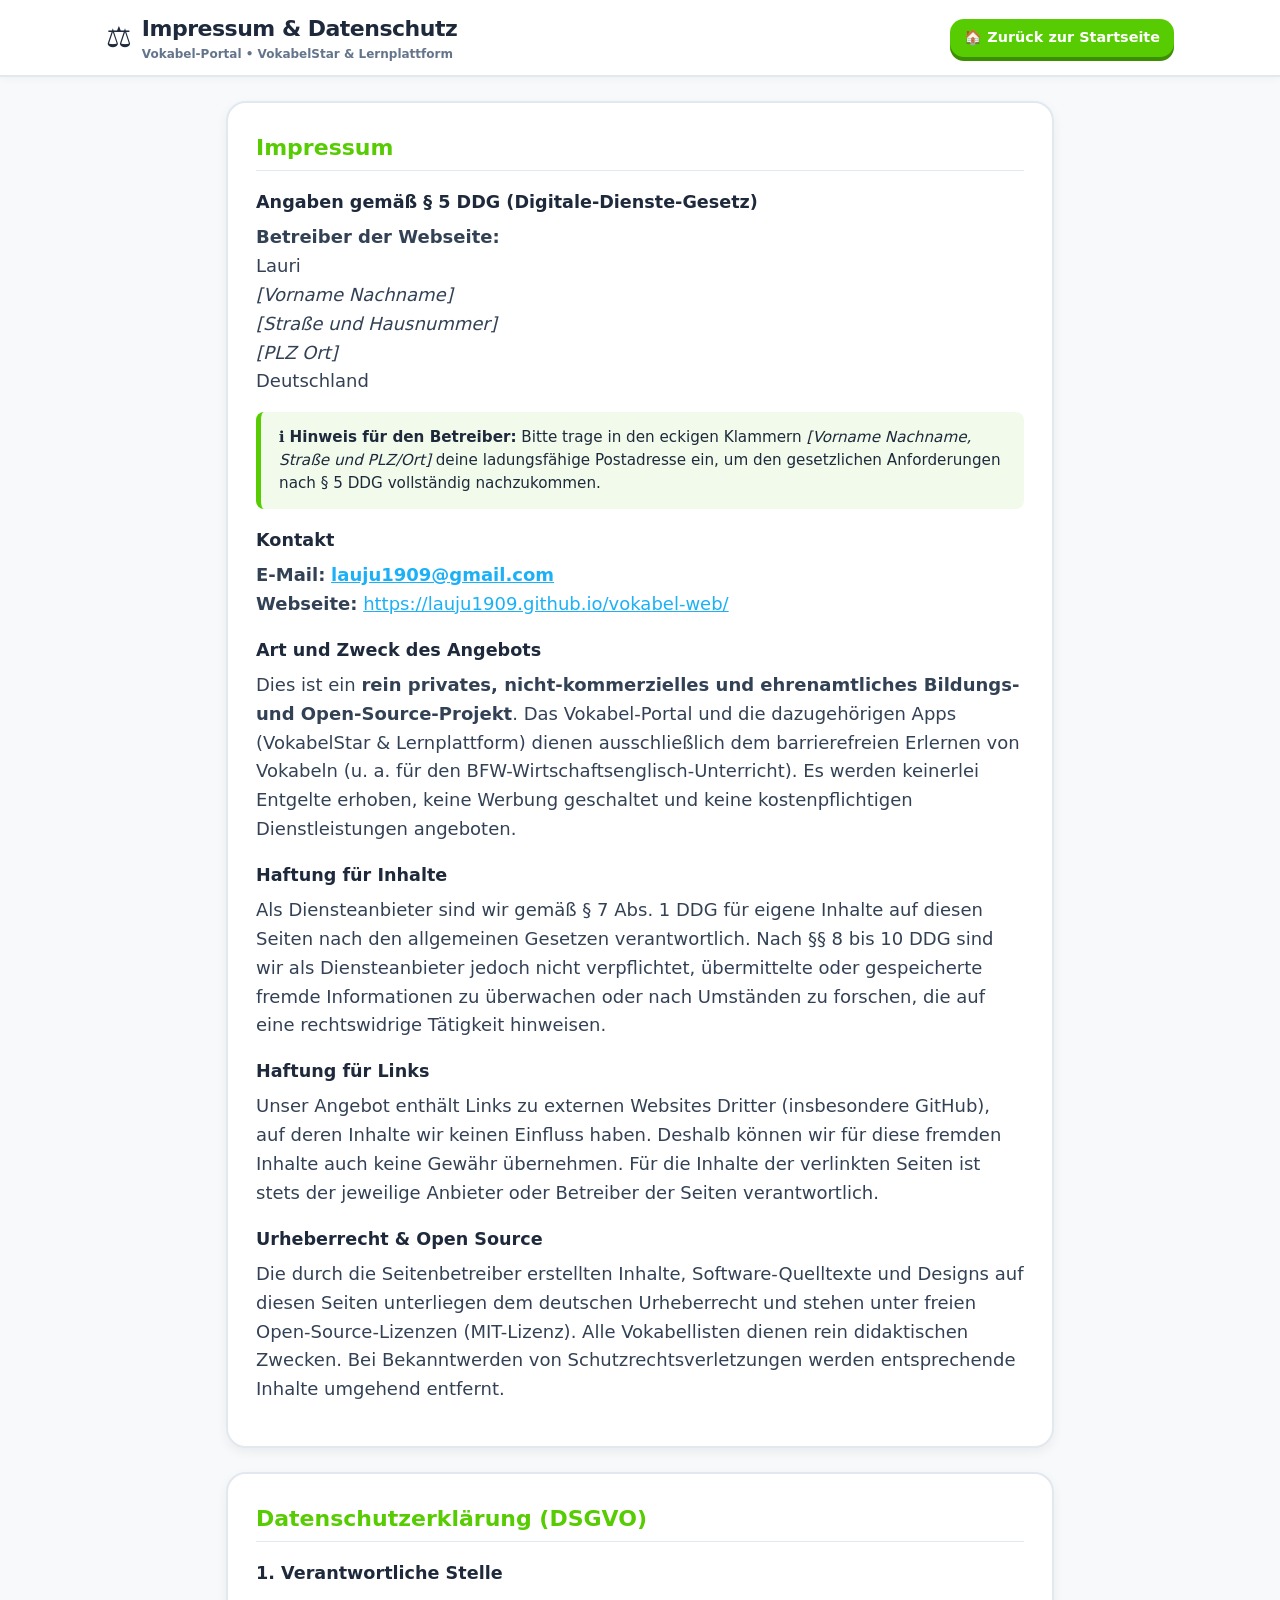
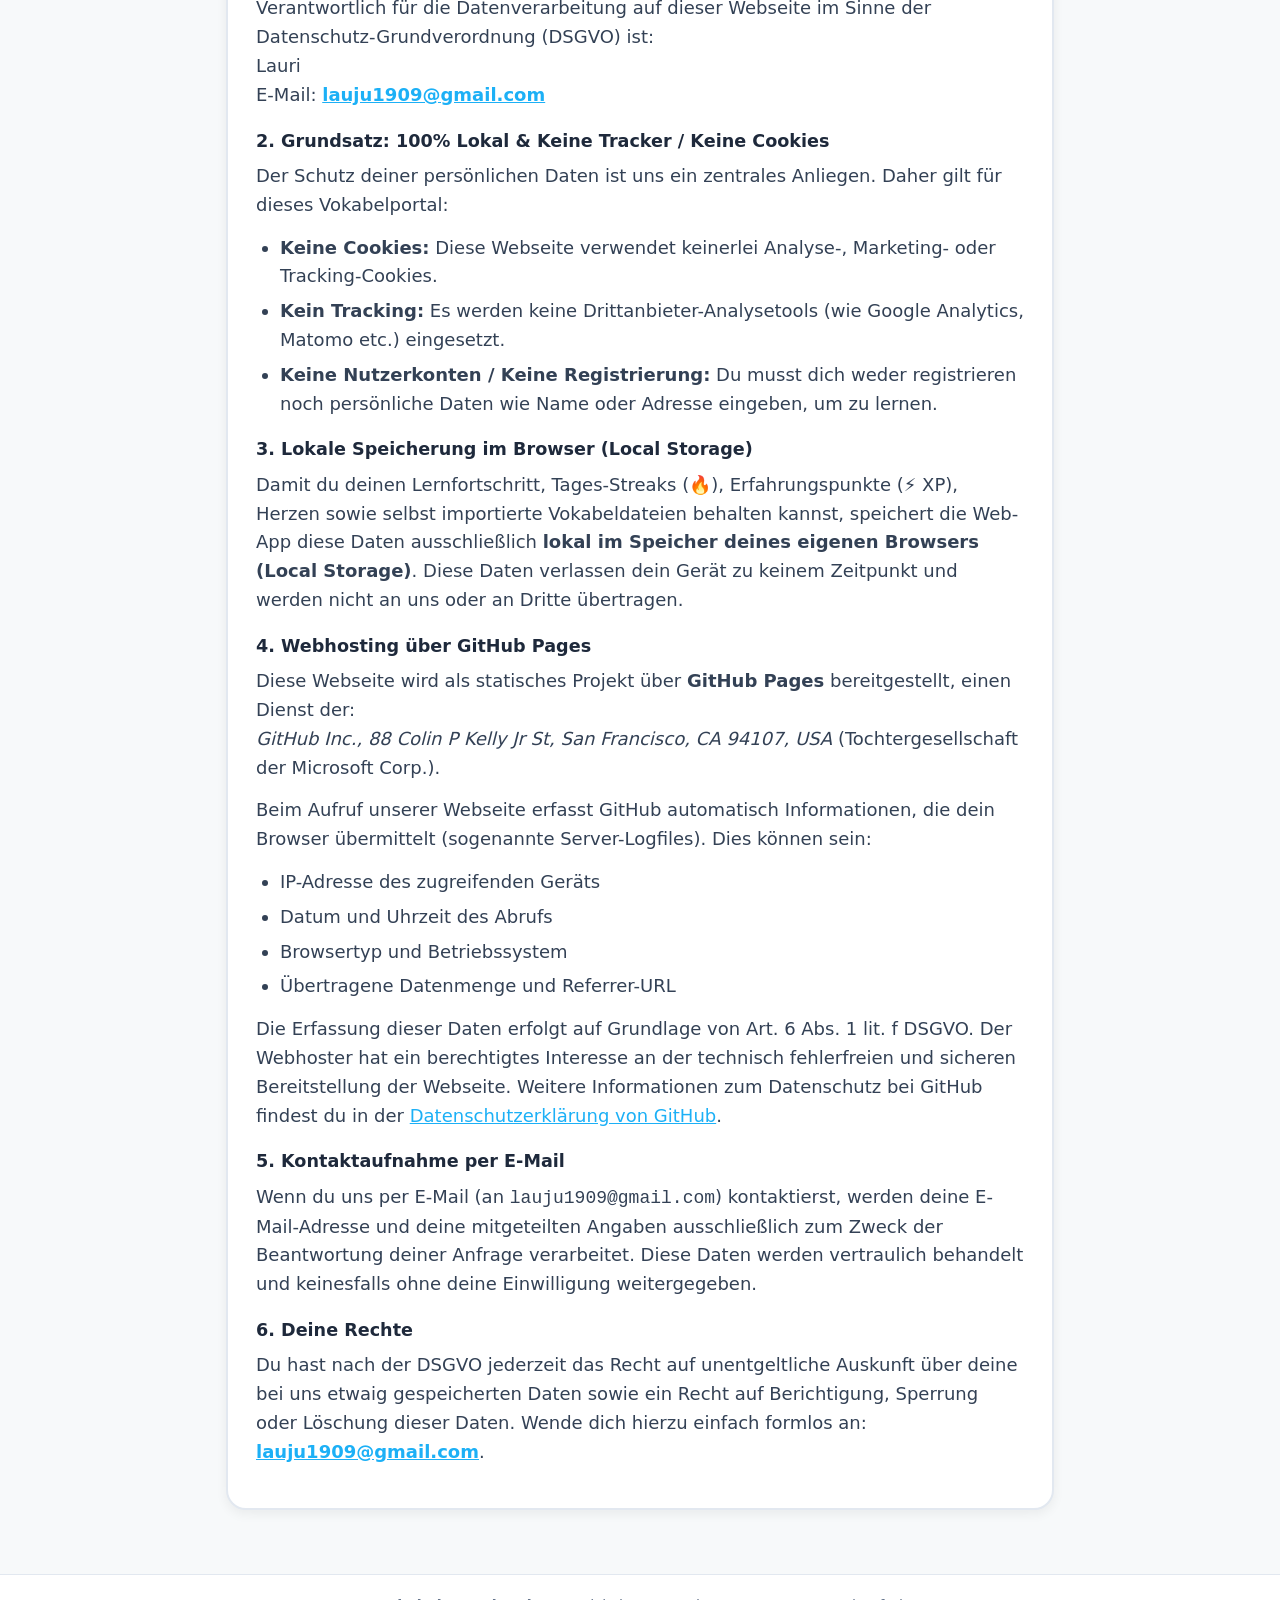
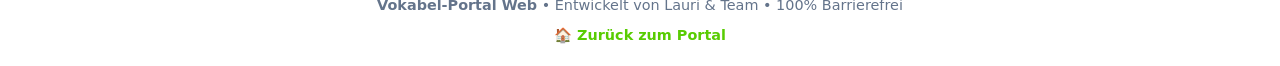
==== impressum.html @ 72636305 "Add impressum.html and link across all app footers" ====
<!DOCTYPE html>
<html lang="de">
<head>
  <meta charset="UTF-8">
  <meta name="viewport" content="width=device-width, initial-scale=1.0">
  <title>Impressum &amp; Datenschutzerklärung – Vokabel-Portal</title>
  <meta name="description" content="Rechtliche Angaben und Datenschutzerklärung des barrierefreien Vokabel-Portals (VokabelStar &amp; Lernplattform).">
  <link rel="stylesheet" href="styles.css">
  <style>
    .legal-container {
      max-width: 860px;
      margin: 24px auto 40px;
      padding: 0 16px;
    }
    .legal-card {
      background: var(--bg-surface);
      border: 2px solid var(--border-subtle);
      border-radius: var(--radius-lg);
      padding: 28px;
      box-shadow: var(--card-shadow);
      margin-bottom: 24px;
    }
    .legal-card h2 {
      font-size: var(--font-size-lg);
      font-weight: 900;
      color: var(--primary);
      margin-top: 24px;
      margin-bottom: 10px;
      border-bottom: 1px solid var(--border-subtle);
      padding-bottom: 6px;
    }
    .legal-card h2:first-of-type {
      margin-top: 0;
    }
    .legal-card h3 {
      font-size: 1.1rem;
      font-weight: 800;
      margin-top: 18px;
      margin-bottom: 8px;
    }
    .legal-card p, .legal-card ul {
      color: var(--text-secondary);
      line-height: 1.6;
      margin-bottom: 14px;
    }
    .legal-card ul {
      padding-left: 24px;
    }
    .legal-card li {
      margin-bottom: 6px;
    }
    .notice-box {
      background: rgba(88, 204, 2, 0.08);
      border-left: 5px solid var(--primary);
      padding: 14px 18px;
      border-radius: var(--radius-sm);
      margin: 16px 0;
      font-size: 0.95rem;
    }
    body.theme-contrast .notice-box {
      background: #111;
      border-left: 5px solid var(--primary);
    }
  </style>
</head>
<body class="theme-duo font-normal">

  <!-- Accessibility Skip Link -->
  <a href="#legal-main" class="skip-link">Direkt zum Hauptinhalt springen</a>

  <!-- Header -->
  <header class="portal-header" role="banner">
    <div class="header-container">
      <div class="logo-group">
        <span class="logo-badge" aria-hidden="true">⚖️</span>
        <div>
          <h1 class="logo-title">Impressum &amp; Datenschutz</h1>
          <span class="logo-sub">Vokabel-Portal • VokabelStar &amp; Lernplattform</span>
        </div>
      </div>
      <div>
        <a href="index.html" class="btn btn-primary btn-sm" style="text-decoration: none;">
          🏠 Zurück zur Startseite
        </a>
      </div>
    </div>
  </header>

  <!-- Main Content -->
  <main id="legal-main" class="legal-container" role="main">

    <!-- Impressum -->
    <article class="legal-card" aria-labelledby="heading-impressum">
      <h2 id="heading-impressum">Impressum</h2>

      <h3>Angaben gemäß § 5 DDG (Digitale-Dienste-Gesetz)</h3>
      <p>
        <strong>Betreiber der Webseite:</strong><br>
        Lauri<br>
        <em>[Vorname Nachname]</em><br>
        <em>[Straße und Hausnummer]</em><br>
        <em>[PLZ Ort]</em><br>
        Deutschland
      </p>

      <div class="notice-box" role="note">
        ℹ️ <strong>Hinweis für den Betreiber:</strong> Bitte trage in den eckigen Klammern <em>[Vorname Nachname, Straße und PLZ/Ort]</em> deine ladungsfähige Postadresse ein, um den gesetzlichen Anforderungen nach § 5 DDG vollständig nachzukommen.
      </div>

      <h3>Kontakt</h3>
      <p>
        <strong>E-Mail:</strong> <a href="mailto:lauju1909@gmail.com" style="color: var(--secondary); font-weight: bold;">lauju1909@gmail.com</a><br>
        <strong>Webseite:</strong> <a href="https://lauju1909.github.io/vokabel-web/" target="_blank" rel="noopener noreferrer" style="color: var(--secondary);">https://lauju1909.github.io/vokabel-web/</a>
      </p>

      <h3>Art und Zweck des Angebots</h3>
      <p>
        Dies ist ein <strong>rein privates, nicht-kommerzielles und ehrenamtliches Bildungs- und Open-Source-Projekt</strong>.
        Das Vokabel-Portal und die dazugehörigen Apps (VokabelStar &amp; Lernplattform) dienen ausschließlich dem barrierefreien Erlernen von Vokabeln (u.&nbsp;a. für den BFW-Wirtschaftsenglisch-Unterricht). Es werden keinerlei Entgelte erhoben, keine Werbung geschaltet und keine kostenpflichtigen Dienstleistungen angeboten.
      </p>

      <h3>Haftung für Inhalte</h3>
      <p>
        Als Diensteanbieter sind wir gemäß § 7 Abs. 1 DDG für eigene Inhalte auf diesen Seiten nach den allgemeinen Gesetzen verantwortlich. Nach §§ 8 bis 10 DDG sind wir als Diensteanbieter jedoch nicht verpflichtet, übermittelte oder gespeicherte fremde Informationen zu überwachen oder nach Umständen zu forschen, die auf eine rechtswidrige Tätigkeit hinweisen.
      </p>

      <h3>Haftung für Links</h3>
      <p>
        Unser Angebot enthält Links zu externen Websites Dritter (insbesondere GitHub), auf deren Inhalte wir keinen Einfluss haben. Deshalb können wir für diese fremden Inhalte auch keine Gewähr übernehmen. Für die Inhalte der verlinkten Seiten ist stets der jeweilige Anbieter oder Betreiber der Seiten verantwortlich.
      </p>

      <h3>Urheberrecht &amp; Open Source</h3>
      <p>
        Die durch die Seitenbetreiber erstellten Inhalte, Software-Quelltexte und Designs auf diesen Seiten unterliegen dem deutschen Urheberrecht und stehen unter freien Open-Source-Lizenzen (MIT-Lizenz). Alle Vokabellisten dienen rein didaktischen Zwecken. Bei Bekanntwerden von Schutzrechtsverletzungen werden entsprechende Inhalte umgehend entfernt.
      </p>
    </article>

    <!-- Datenschutzerklärung -->
    <article class="legal-card" aria-labelledby="heading-datenschutz">
      <h2 id="heading-datenschutz">Datenschutzerklärung (DSGVO)</h2>

      <h3>1. Verantwortliche Stelle</h3>
      <p>
        Verantwortlich für die Datenverarbeitung auf dieser Webseite im Sinne der Datenschutz-Grundverordnung (DSGVO) ist:<br>
        Lauri<br>
        E-Mail: <a href="mailto:lauju1909@gmail.com" style="color: var(--secondary); font-weight: bold;">lauju1909@gmail.com</a>
      </p>

      <h3>2. Grundsatz: 100% Lokal &amp; Keine Tracker / Keine Cookies</h3>
      <p>
        Der Schutz deiner persönlichen Daten ist uns ein zentrales Anliegen. Daher gilt für dieses Vokabelportal:
      </p>
      <ul>
        <li><strong>Keine Cookies:</strong> Diese Webseite verwendet keinerlei Analyse-, Marketing- oder Tracking-Cookies.</li>
        <li><strong>Kein Tracking:</strong> Es werden keine Drittanbieter-Analysetools (wie Google Analytics, Matomo etc.) eingesetzt.</li>
        <li><strong>Keine Nutzerkonten / Keine Registrierung:</strong> Du musst dich weder registrieren noch persönliche Daten wie Name oder Adresse eingeben, um zu lernen.</li>
      </ul>

      <h3>3. Lokale Speicherung im Browser (Local Storage)</h3>
      <p>
        Damit du deinen Lernfortschritt, Tages-Streaks (🔥), Erfahrungspunkte (⚡ XP), Herzen sowie selbst importierte Vokabeldateien behalten kannst, speichert die Web-App diese Daten ausschließlich <strong>lokal im Speicher deines eigenen Browsers (Local Storage)</strong>. Diese Daten verlassen dein Gerät zu keinem Zeitpunkt und werden nicht an uns oder an Dritte übertragen.
      </p>

      <h3>4. Webhosting über GitHub Pages</h3>
      <p>
        Diese Webseite wird als statisches Projekt über <strong>GitHub Pages</strong> bereitgestellt, einen Dienst der:<br>
        <em>GitHub Inc., 88 Colin P Kelly Jr St, San Francisco, CA 94107, USA</em> (Tochtergesellschaft der Microsoft Corp.).
      </p>
      <p>
        Beim Aufruf unserer Webseite erfasst GitHub automatisch Informationen, die dein Browser übermittelt (sogenannte Server-Logfiles). Dies können sein:
      </p>
      <ul>
        <li>IP-Adresse des zugreifenden Geräts</li>
        <li>Datum und Uhrzeit des Abrufs</li>
        <li>Browsertyp und Betriebssystem</li>
        <li>Übertragene Datenmenge und Referrer-URL</li>
      </ul>
      <p>
        Die Erfassung dieser Daten erfolgt auf Grundlage von Art. 6 Abs. 1 lit. f DSGVO. Der Webhoster hat ein berechtigtes Interesse an der technisch fehlerfreien und sicheren Bereitstellung der Webseite. Weitere Informationen zum Datenschutz bei GitHub findest du in der <a href="https://docs.github.com/de/site-policy/privacy-policies/github-privacy-statement" target="_blank" rel="noopener noreferrer" style="color: var(--secondary);">Datenschutzerklärung von GitHub</a>.
      </p>

      <h3>5. Kontaktaufnahme per E-Mail</h3>
      <p>
        Wenn du uns per E-Mail (an <code>lauju1909@gmail.com</code>) kontaktierst, werden deine E-Mail-Adresse und deine mitgeteilten Angaben ausschließlich zum Zweck der Beantwortung deiner Anfrage verarbeitet. Diese Daten werden vertraulich behandelt und keinesfalls ohne deine Einwilligung weitergegeben.
      </p>

      <h3>6. Deine Rechte</h3>
      <p>
        Du hast nach der DSGVO jederzeit das Recht auf unentgeltliche Auskunft über deine bei uns etwaig gespeicherten Daten sowie ein Recht auf Berichtigung, Sperrung oder Löschung dieser Daten. Wende dich hierzu einfach formlos an: <a href="mailto:lauju1909@gmail.com" style="color: var(--secondary); font-weight: bold;">lauju1909@gmail.com</a>.
      </p>
    </article>

  </main>

  <!-- Footer -->
  <footer class="portal-footer" role="contentinfo">
    <p>
      <strong>Vokabel-Portal Web</strong> • Entwickelt von Lauri &amp; Team • 100% Barrierefrei
    </p>
    <p style="margin-top: 8px;">
      <a href="index.html" style="color: var(--primary); text-decoration: none; font-weight: bold;">🏠 Zurück zum Portal</a>
    </p>
  </footer>

</body>
</html>
---- styles.css ----
/* ==========================================================================
   Vokabel-Web – Barrierefreie Stile (WCAG 2.2 AAA)
   Kombiniertes Portal für VokabelStar (Duolingo-Stil) & VokabelMeister (Schriftlich)
   Mit BFW-Wortschatz & automatischem Update-System
   ========================================================================== */

:root {
  --font-family: 'Segoe UI', system-ui, -apple-system, BlinkMacSystemFont, Roboto, Arial, sans-serif;
  --font-size-base: 18px;
  --font-size-lg: 22px;
  --font-size-xl: 26px;
  --font-size-hero: 32px;
  --radius-sm: 8px;
  --radius-md: 14px;
  --radius-lg: 20px;
  --transition-speed: 0.18s;
}

/* Font Size Scaling */
body.font-normal {
  --font-size-base: 18px;
  --font-size-lg: 22px;
  --font-size-xl: 26px;
  --font-size-hero: 32px;
}
body.font-large {
  --font-size-base: 22px;
  --font-size-lg: 26px;
  --font-size-xl: 30px;
  --font-size-hero: 38px;
}
body.font-xlarge {
  --font-size-base: 26px;
  --font-size-lg: 30px;
  --font-size-xl: 36px;
  --font-size-hero: 46px;
}

/* 1. DUOLINGO THEME (DEFAULT) */
body.theme-duo {
  --bg-primary: #F7F9FA;
  --bg-surface: #FFFFFF;
  --bg-elevated: #F0F4F8;
  --bg-hover: #E2F9D8;
  --text-primary: #1E293B;
  --text-secondary: #334155;
  --text-muted: #64748B;
  --border-color: #58CC02;
  --border-subtle: #E2E8F0;
  --primary: #58CC02;
  --primary-hover: #46A302;
  --primary-light: #D7FFB8;
  --secondary: #1CB0F6;
  --secondary-hover: #1899D6;
  --accent-gold: #FFC800;
  --accent-red: #FF4B4B;
  --focus-color: #1CB0F6;
  --card-shadow: 0 4px 12px rgba(0,0,0,0.06);
  --btn-shadow: 0 4px 0 #3d8f02;
}

/* 2. HOCH-KONTRAST THEME (GELB / WEISS AUF SCHWARZ) */
body.theme-contrast {
  --bg-primary: #000000;
  --bg-surface: #0a0a0a;
  --bg-elevated: #1a1a1a;
  --bg-hover: #333333;
  --text-primary: #FFFF00;
  --text-secondary: #00FFFF;
  --text-muted: #FFFFFF;
  --border-color: #FFFF00;
  --border-subtle: #00FFFF;
  --primary: #FFFF00;
  --primary-hover: #FFEE00;
  --primary-light: #333300;
  --secondary: #00FFFF;
  --secondary-hover: #00CCCC;
  --accent-gold: #FFFF00;
  --accent-red: #FF4444;
  --focus-color: #00FFFF;
  --card-shadow: 0 0 0 2px #FFFF00;
  --btn-shadow: 0 4px 0 #999900;
}

/* 3. DUNKEL-MODUS (SLATE NAVY) */
body.theme-dark {
  --bg-primary: #0B0F19;
  --bg-surface: #151D2A;
  --bg-elevated: #222E42;
  --bg-hover: #2D3D56;
  --text-primary: #F8FAFC;
  --text-secondary: #E2E8F0;
  --text-muted: #94A3B8;
  --border-color: #38BDF8;
  --border-subtle: #334155;
  --primary: #38BDF8;
  --primary-hover: #0284C7;
  --primary-light: #0C4A6E;
  --secondary: #818CF8;
  --secondary-hover: #6366F1;
  --accent-gold: #FBBF24;
  --accent-red: #F87171;
  --focus-color: #38BDF8;
  --card-shadow: 0 4px 16px rgba(0,0,0,0.4);
  --btn-shadow: 0 4px 0 #0369a1;
}

/* Reset & Base */
*, *::before, *::after {
  box-sizing: border-box;
  margin: 0;
  padding: 0;
}

body {
  font-family: var(--font-family);
  font-size: var(--font-size-base);
  line-height: 1.5;
  background-color: var(--bg-primary);
  color: var(--text-primary);
  min-height: 100vh;
  display: flex;
  flex-direction: column;
  -webkit-font-smoothing: antialiased;
}

/* Screenreader Utility */
.sr-only {
  position: absolute;
  width: 1px;
  height: 1px;
  padding: 0;
  margin: -1px;
  overflow: hidden;
  clip: rect(0, 0, 0, 0);
  white-space: nowrap;
  border: 0;
}

/* Accessibility Skip Link */
.skip-link {
  position: absolute;
  top: -60px;
  left: 12px;
  background: var(--primary);
  color: #FFFFFF;
  padding: 10px 18px;
  border-radius: var(--radius-sm);
  font-weight: 800;
  z-index: 1000;
  text-decoration: none;
  transition: top 0.2s ease-in-out;
}
.skip-link:focus {
  top: 12px;
}
body.theme-contrast .skip-link {
  color: #000000;
  background: var(--primary);
}

/* Feature List & Badges for App Cards */
.app-badge {
  display: inline-block;
  font-size: 0.82rem;
  font-weight: 800;
  padding: 4px 10px;
  border-radius: var(--radius-sm);
  background: var(--bg-elevated);
  border: 1px solid var(--border-subtle);
  margin-bottom: 12px;
  color: var(--text-secondary);
}

.feature-list {
  list-style: none;
  padding: 0;
  margin: 14px 0 22px 0;
  display: flex;
  flex-direction: column;
  gap: 10px;
}

.feature-list li {
  display: flex;
  align-items: flex-start;
  gap: 10px;
  font-size: 0.95rem;
  line-height: 1.45;
  color: var(--text-secondary);
}

.feature-list .check-icon {
  font-size: 1.1rem;
  line-height: 1;
  flex-shrink: 0;
}

/* Focus styles for keyboard accessibility */
a:focus-visible, button:focus-visible, input:focus-visible, select:focus-visible {
  outline: 3px solid var(--focus-color) !important;
  outline-offset: 3px !important;
}

/* ==================== HEADER & NAV ==================== */
.portal-header {
  background: var(--bg-surface);
  border-bottom: 2px solid var(--border-subtle);
  position: sticky;
  top: 0;
  z-index: 100;
  box-shadow: 0 2px 8px rgba(0,0,0,0.04);
}

.header-container {
  max-width: 1100px;
  margin: 0 auto;
  padding: 12px 16px;
  display: flex;
  align-items: center;
  justify-content: space-between;
  flex-wrap: wrap;
  gap: 12px;
}

.logo-group {
  display: flex;
  align-items: center;
  gap: 10px;
  text-decoration: none;
  color: var(--text-primary);
}

.logo-badge {
  font-size: 1.8rem;
  line-height: 1;
}

.logo-title {
  font-size: var(--font-size-lg);
  font-weight: 800;
  letter-spacing: -0.5px;
}

.logo-sub {
  display: block;
  font-size: 0.75rem;
  color: var(--text-muted);
  font-weight: 600;
}

/* Stats Badges */
.header-stats {
  display: flex;
  align-items: center;
  gap: 12px;
}

.stat-chip {
  display: inline-flex;
  align-items: center;
  gap: 6px;
  background: var(--bg-elevated);
  padding: 6px 12px;
  border-radius: 20px;
  font-weight: 700;
  font-size: 0.95rem;
  border: 1px solid var(--border-subtle);
}

.stat-chip.streak { color: #E8590C; }
.stat-chip.xp { color: #087F5B; }
.stat-chip.hearts { color: var(--accent-red); }

/* Main Tabs Navigation */
.portal-nav {
  max-width: 1100px;
  margin: 0 auto;
  padding: 4px 16px 10px;
  display: flex;
  gap: 8px;
  overflow-x: auto;
  scrollbar-width: thin;
}

.nav-tab-btn {
  display: inline-flex;
  align-items: center;
  gap: 8px;
  padding: 10px 18px;
  background: transparent;
  color: var(--text-secondary);
  border: 2px solid transparent;
  border-radius: var(--radius-md);
  font-size: var(--font-size-base);
  font-weight: 700;
  cursor: pointer;
  white-space: nowrap;
  transition: all var(--transition-speed);
}

.nav-tab-btn:hover {
  background: var(--bg-elevated);
}

.nav-tab-btn.active {
  background: var(--primary);
  color: #FFFFFF;
  border-color: var(--primary);
}
body.theme-contrast .nav-tab-btn.active {
  color: #000000;
}

/* ==================== MAIN CONTENT ==================== */
.portal-main {
  flex: 1;
  max-width: 1100px;
  width: 100%;
  margin: 0 auto;
  padding: 20px 16px 40px;
}

.tab-pane {
  display: none;
}
.tab-pane.active {
  display: block;
}

/* Update Banner */
.update-banner {
  background: var(--bg-elevated);
  border: 2px solid var(--border-color);
  border-radius: var(--radius-md);
  padding: 12px 18px;
  margin-bottom: 20px;
  display: flex;
  align-items: center;
  justify-content: space-between;
  flex-wrap: wrap;
  gap: 10px;
}

.update-info {
  display: flex;
  align-items: center;
  gap: 10px;
  font-weight: 600;
}

/* ==================== BUTTONS ==================== */
.btn {
  display: inline-flex;
  align-items: center;
  justify-content: center;
  gap: 8px;
  padding: 12px 24px;
  font-size: var(--font-size-base);
  font-weight: 700;
  border-radius: var(--radius-md);
  cursor: pointer;
  text-decoration: none;
  border: none;
  min-height: 48px;
  transition: transform 0.1s, background-color var(--transition-speed);
}

.btn:active {
  transform: translateY(2px);
}

.btn-primary {
  background: var(--primary);
  color: #FFFFFF;
  box-shadow: var(--btn-shadow);
}
body.theme-contrast .btn-primary {
  color: #000000;
}

.btn-secondary {
  background: var(--secondary);
  color: #FFFFFF;
  box-shadow: 0 4px 0 var(--secondary-hover);
}
body.theme-contrast .btn-secondary {
  color: #000000;
}

.btn-outline {
  background: transparent;
  color: var(--text-primary);
  border: 2px solid var(--border-color);
}

.btn-sm {
  padding: 6px 14px;
  min-height: 38px;
  font-size: 0.9rem;
}

/* ==================== CARDS & GRIDS ==================== */
.card {
  background: var(--bg-surface);
  border-radius: var(--radius-lg);
  border: 2px solid var(--border-subtle);
  padding: 24px;
  box-shadow: var(--card-shadow);
  margin-bottom: 20px;
}

.grid-cols-2 {
  display: grid;
  grid-template-columns: repeat(auto-fit, minmax(300px, 1fr));
  gap: 20px;
}

.grid-cols-3 {
  display: grid;
  grid-template-columns: repeat(auto-fit, minmax(260px, 1fr));
  gap: 16px;
}

/* ==================== THEMEN-BIBLIOTHEK ==================== */
.topic-card {
  background: var(--bg-surface);
  border: 2px solid var(--border-subtle);
  border-radius: var(--radius-md);
  padding: 18px;
  display: flex;
  flex-direction: column;
  justify-content: space-between;
  gap: 12px;
  transition: all var(--transition-speed);
}

.topic-card:hover {
  border-color: var(--border-color);
  transform: translateY(-2px);
  box-shadow: var(--card-shadow);
}

.topic-header {
  display: flex;
  align-items: center;
  gap: 12px;
}

.topic-icon {
  font-size: 2.2rem;
  line-height: 1;
}

.topic-title {
  font-size: var(--font-size-base);
  font-weight: 800;
}

.topic-tag {
  display: inline-block;
  font-size: 0.75rem;
  font-weight: 700;
  padding: 2px 8px;
  border-radius: 12px;
  background: var(--bg-elevated);
  color: var(--text-secondary);
}

.topic-actions {
  display: flex;
  gap: 8px;
  flex-wrap: wrap;
}

/* ==================== VOKABELSTAR MODUS ==================== */
.trainer-container {
  max-width: 680px;
  margin: 0 auto;
}

.trainer-progress-bar {
  width: 100%;
  height: 16px;
  background: var(--bg-elevated);
  border-radius: 8px;
  overflow: hidden;
  margin-bottom: 20px;
  border: 1px solid var(--border-subtle);
}

.trainer-progress-fill {
  height: 100%;
  background: var(--primary);
  width: 0%;
  transition: width 0.3s ease;
}

.exercise-prompt {
  text-align: center;
  margin-bottom: 24px;
}

.exercise-instruction {
  font-size: var(--font-size-base);
  color: var(--text-muted);
  font-weight: 600;
  margin-bottom: 6px;
}

.exercise-word {
  font-size: var(--font-size-hero);
  font-weight: 900;
  color: var(--text-primary);
  line-height: 1.2;
}

/* Multiple Choice Buttons */
.mc-grid {
  display: grid;
  grid-template-columns: 1fr 1fr;
  gap: 14px;
  margin-bottom: 24px;
}
@media (max-width: 580px) {
  .mc-grid { grid-template-columns: 1fr; }
}

.mc-option {
  padding: 16px 20px;
  font-size: var(--font-size-base);
  font-weight: 700;
  background: var(--bg-surface);
  border: 2px solid var(--border-subtle);
  border-radius: var(--radius-md);
  color: var(--text-primary);
  cursor: pointer;
  text-align: left;
  transition: all var(--transition-speed);
  min-height: 60px;
  display: flex;
  align-items: center;
}

.mc-option:hover {
  background: var(--bg-hover);
  border-color: var(--border-color);
}

.mc-option.selected {
  background: var(--primary-light);
  border-color: var(--primary);
}

.mc-option.correct {
  background: #D7FFB8 !important;
  border-color: #58CC02 !important;
  color: #1E293B !important;
}

.mc-option.wrong {
  background: #FFD8D8 !important;
  border-color: #FF4B4B !important;
  color: #1E293B !important;
}

/* Matching / Paare finden */
.pair-grid {
  display: grid;
  grid-template-columns: 1fr 1fr;
  gap: 12px;
  margin-bottom: 24px;
}

.pair-card {
  padding: 16px;
  font-size: var(--font-size-base);
  font-weight: 700;
  background: var(--bg-surface);
  border: 2px solid var(--border-subtle);
  border-radius: var(--radius-md);
  color: var(--text-primary);
  cursor: pointer;
  text-align: center;
  min-height: 56px;
  display: flex;
  align-items: center;
  justify-content: center;
  transition: all var(--transition-speed);
}

.pair-card:hover {
  border-color: var(--primary);
}

.pair-card.selected {
  background: var(--primary-light);
  border-color: var(--primary);
}

.pair-card.matched {
  visibility: hidden;
}

/* Flashcard */
.flashcard {
  min-height: 220px;
  display: flex;
  flex-direction: column;
  align-items: center;
  justify-content: center;
  background: var(--bg-surface);
  border: 3px solid var(--border-color);
  border-radius: var(--radius-lg);
  padding: 24px;
  cursor: pointer;
  margin-bottom: 24px;
  text-align: center;
}

/* Feedback Box */
.feedback-box {
  padding: 16px 20px;
  border-radius: var(--radius-md);
  margin-bottom: 20px;
  display: flex;
  align-items: center;
  justify-content: space-between;
  font-weight: 700;
}
.feedback-box.correct {
  background: #D7FFB8;
  color: #15803D;
  border: 2px solid #58CC02;
}
.feedback-box.almost {
  background: #FEF08A;
  color: #854D0E;
  border: 2px solid #EAB308;
}
.feedback-box.wrong {
  background: #FEE2E2;
  color: #991B1B;
  border: 2px solid #EF4444;
}

/* ==================== VOKABELMEISTER MODUS ==================== */
.meister-input-group {
  margin-bottom: 24px;
}

.meister-input {
  width: 100%;
  padding: 18px 20px;
  font-size: var(--font-size-lg);
  font-weight: 700;
  background: var(--bg-surface);
  color: var(--text-primary);
  border: 3px solid var(--border-color);
  border-radius: var(--radius-md);
  transition: border-color var(--transition-speed);
}

.meister-input:focus {
  border-color: var(--focus-color);
}

/* ==================== SETTINGS & FORMS ==================== */
.form-group {
  margin-bottom: 20px;
}

.form-label {
  display: block;
  font-weight: 700;
  margin-bottom: 8px;
  color: var(--text-primary);
}

.form-select, .form-input {
  width: 100%;
  padding: 12px 16px;
  font-size: var(--font-size-base);
  border: 2px solid var(--border-subtle);
  border-radius: var(--radius-md);
  background: var(--bg-surface);
  color: var(--text-primary);
}

.toggle-label {
  display: flex;
  align-items: center;
  gap: 12px;
  font-weight: 700;
  cursor: pointer;
  padding: 8px 0;
}

.toggle-checkbox {
  width: 24px;
  height: 24px;
  accent-color: var(--primary);
  cursor: pointer;
}

/* ==================== DOWNLOADS & ANLEITUNGEN ==================== */
.download-card {
  background: var(--bg-surface);
  border: 2px solid var(--border-subtle);
  border-radius: var(--radius-lg);
  padding: 22px;
  display: flex;
  flex-direction: column;
  justify-content: space-between;
  gap: 16px;
  box-shadow: var(--card-shadow);
  transition: border-color var(--transition-speed);
}
.download-card:hover {
  border-color: var(--primary);
}
.os-badge {
  display: inline-flex;
  align-items: center;
  gap: 6px;
  padding: 4px 10px;
  border-radius: var(--radius-sm);
  font-size: 0.85rem;
  font-weight: 800;
  text-transform: uppercase;
}
.os-badge.android {
  background: rgba(88, 204, 2, 0.15);
  color: #2e7d32;
  border: 1px solid #58CC02;
}
body.theme-contrast .os-badge.android {
  background: #000;
  color: #FFFF00;
  border-color: #FFFF00;
}
.os-badge.windows {
  background: rgba(28, 176, 246, 0.15);
  color: #0284c7;
  border: 1px solid #1CB0F6;
}
body.theme-contrast .os-badge.windows {
  background: #000;
  color: #00FFFF;
  border-color: #00FFFF;
}
.guide-box {
  background: var(--bg-surface);
  border-radius: var(--radius-lg);
  border: 2px solid var(--border-subtle);
  padding: 24px;
  margin-bottom: 24px;
  box-shadow: var(--card-shadow);
}
.guide-box.highlight {
  border-left: 6px solid var(--primary);
}
.guide-box.warning {
  border-left: 6px solid var(--accent-gold);
}
.step-list {
  padding-left: 24px;
  display: flex;
  flex-direction: column;
  gap: 14px;
  margin: 16px 0;
}
.step-list li {
  line-height: 1.6;
}
.code-box {
  background: var(--bg-elevated);
  border: 1px solid var(--border-subtle);
  border-radius: var(--radius-sm);
  padding: 10px 14px;
  font-family: Consolas, Monaco, monospace;
  font-size: 0.95rem;
  word-break: break-all;
  user-select: all;
  margin: 8px 0;
}

/* ==================== FOOTER ==================== */
.portal-footer {
  background: var(--bg-surface);
  border-top: 1px solid var(--border-subtle);
  padding: 20px 16px;
  text-align: center;
  color: var(--text-muted);
  font-size: 0.9rem;
}
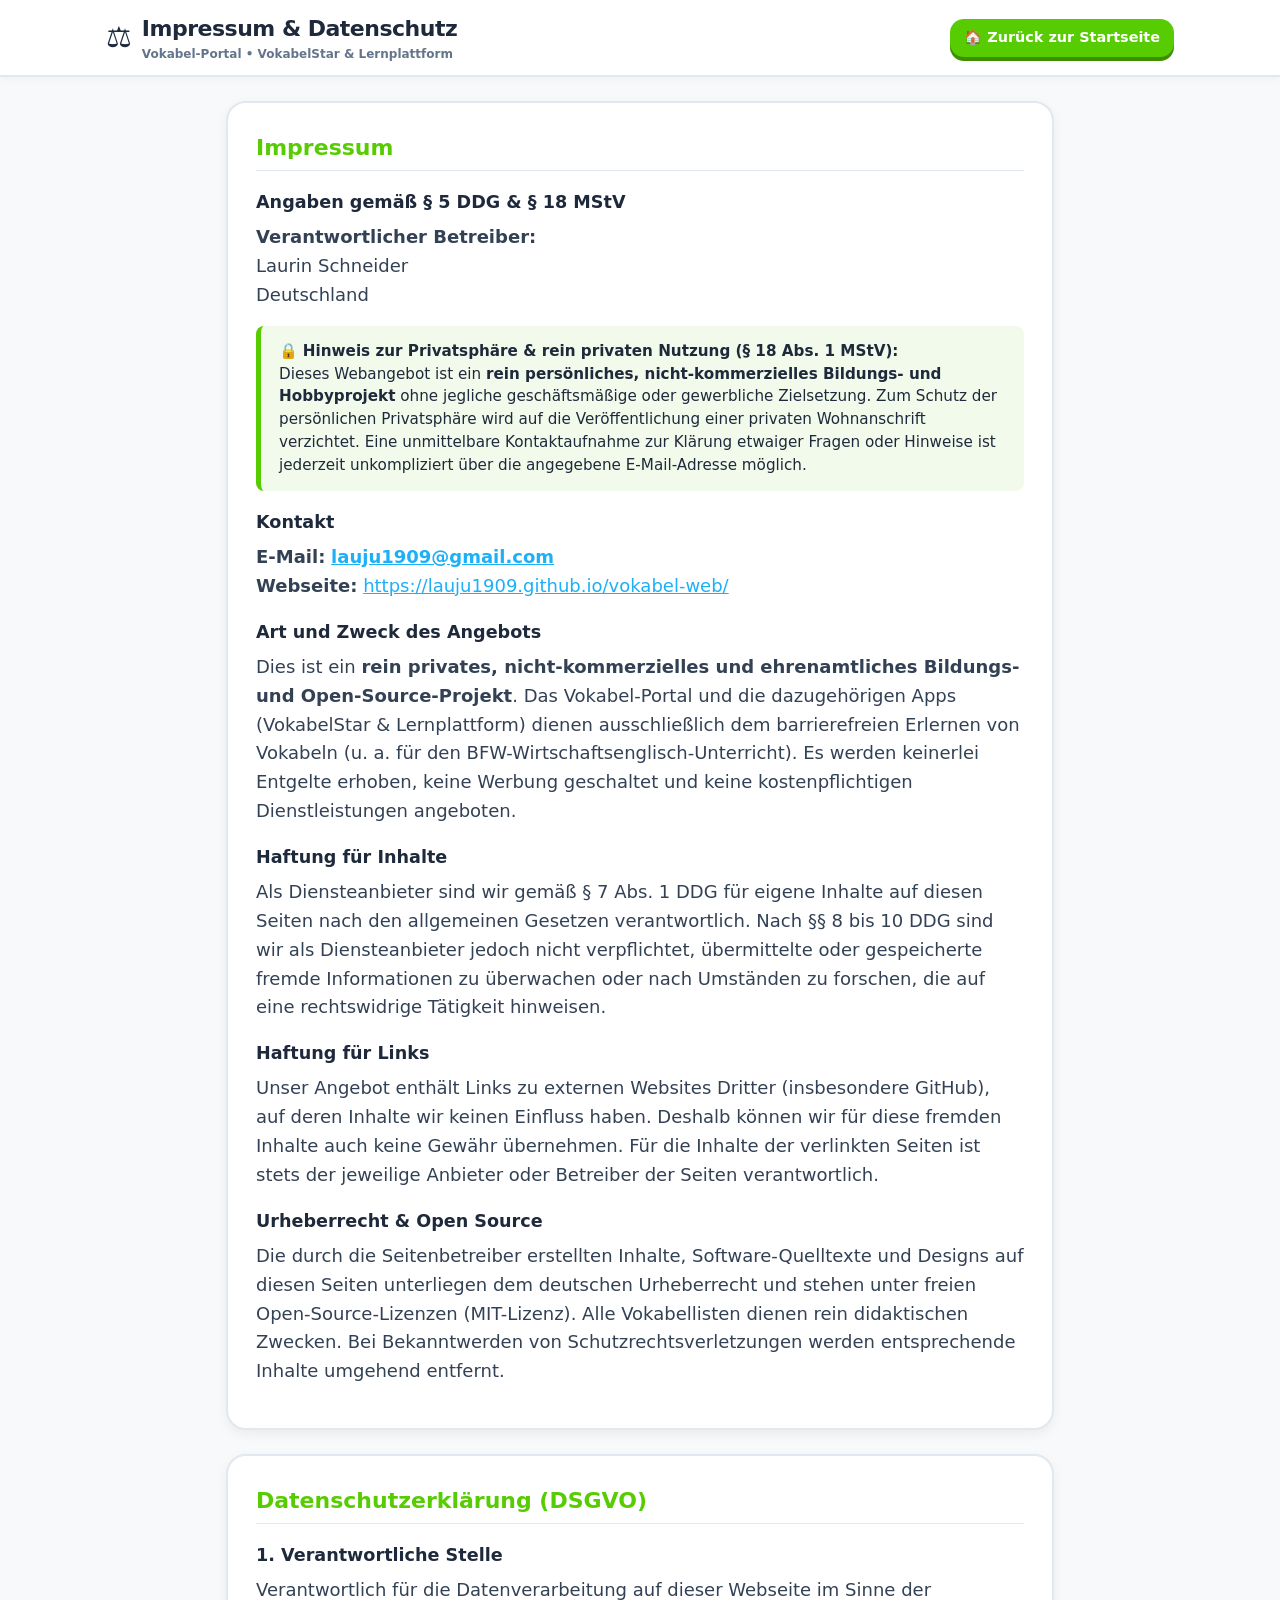
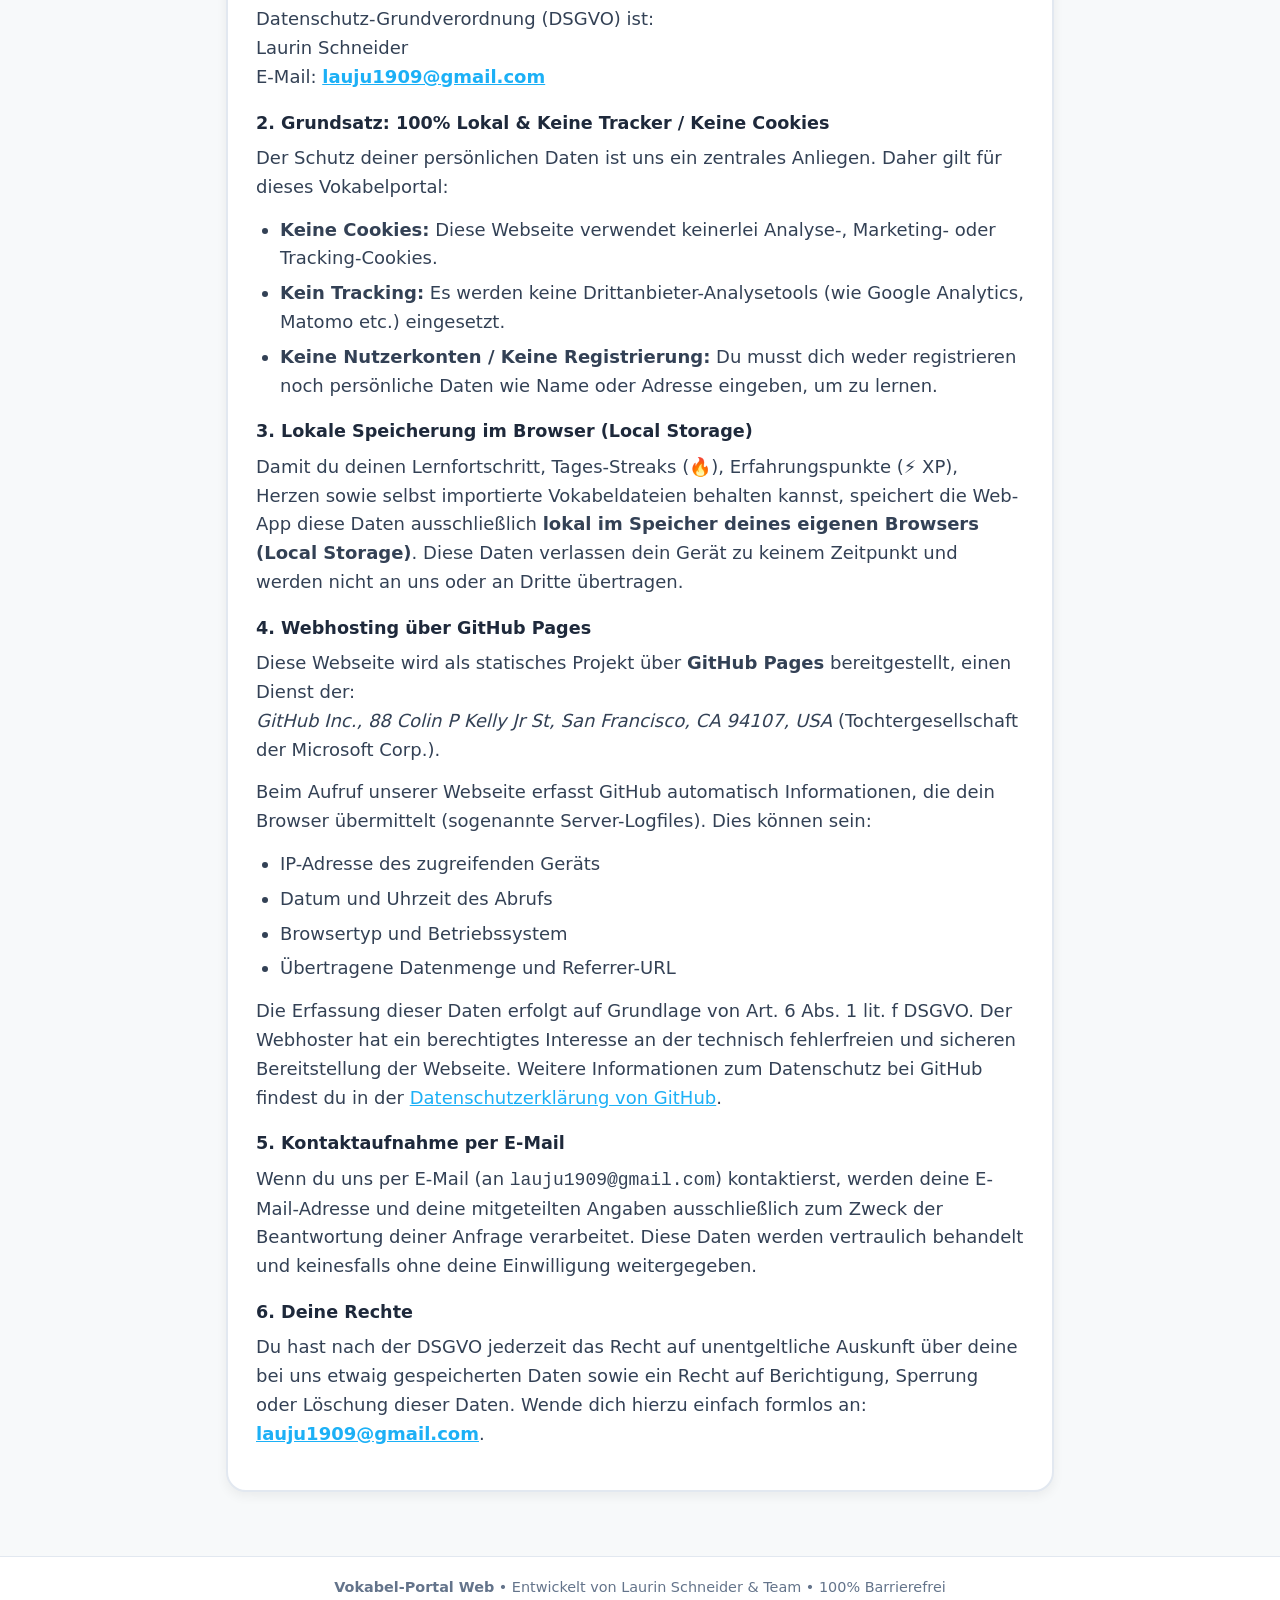
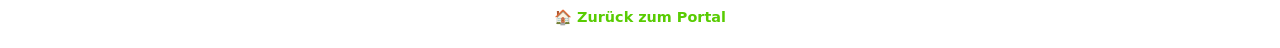
==== commit 642581cd: "Update operator name to Laurin Schneider and add privacy notice for private non-commercial project" ====
--- a/impressum.html
+++ b/impressum.html
@@ -93,18 +93,16 @@
     <article class="legal-card" aria-labelledby="heading-impressum">
       <h2 id="heading-impressum">Impressum</h2>
 
-      <h3>Angaben gemäß § 5 DDG (Digitale-Dienste-Gesetz)</h3>
-      <p>
-        <strong>Betreiber der Webseite:</strong><br>
-        Lauri<br>
-        <em>[Vorname Nachname]</em><br>
-        <em>[Straße und Hausnummer]</em><br>
-        <em>[PLZ Ort]</em><br>
+      <h3>Angaben gemäß § 5 DDG &amp; § 18 MStV</h3>
+      <p>
+        <strong>Verantwortlicher Betreiber:</strong><br>
+        Laurin Schneider<br>
         Deutschland
       </p>
 
       <div class="notice-box" role="note">
-        ℹ️ <strong>Hinweis für den Betreiber:</strong> Bitte trage in den eckigen Klammern <em>[Vorname Nachname, Straße und PLZ/Ort]</em> deine ladungsfähige Postadresse ein, um den gesetzlichen Anforderungen nach § 5 DDG vollständig nachzukommen.
+        🔒 <strong>Hinweis zur Privatsphäre &amp; rein privaten Nutzung (§ 18 Abs. 1 MStV):</strong><br>
+        Dieses Webangebot ist ein <strong>rein persönliches, nicht-kommerzielles Bildungs- und Hobbyprojekt</strong> ohne jegliche geschäftsmäßige oder gewerbliche Zielsetzung. Zum Schutz der persönlichen Privatsphäre wird auf die Veröffentlichung einer privaten Wohnanschrift verzichtet. Eine unmittelbare Kontaktaufnahme zur Klärung etwaiger Fragen oder Hinweise ist jederzeit unkompliziert über die angegebene E-Mail-Adresse möglich.
       </div>
 
       <h3>Kontakt</h3>
@@ -142,7 +140,7 @@
       <h3>1. Verantwortliche Stelle</h3>
       <p>
         Verantwortlich für die Datenverarbeitung auf dieser Webseite im Sinne der Datenschutz-Grundverordnung (DSGVO) ist:<br>
-        Lauri<br>
+        Laurin Schneider<br>
         E-Mail: <a href="mailto:lauju1909@gmail.com" style="color: var(--secondary); font-weight: bold;">lauju1909@gmail.com</a>
       </p>
 
@@ -195,7 +193,7 @@
   <!-- Footer -->
   <footer class="portal-footer" role="contentinfo">
     <p>
-      <strong>Vokabel-Portal Web</strong> • Entwickelt von Lauri &amp; Team • 100% Barrierefrei
+      <strong>Vokabel-Portal Web</strong> • Entwickelt von Laurin Schneider &amp; Team • 100% Barrierefrei
     </p>
     <p style="margin-top: 8px;">
       <a href="index.html" style="color: var(--primary); text-decoration: none; font-weight: bold;">🏠 Zurück zum Portal</a>
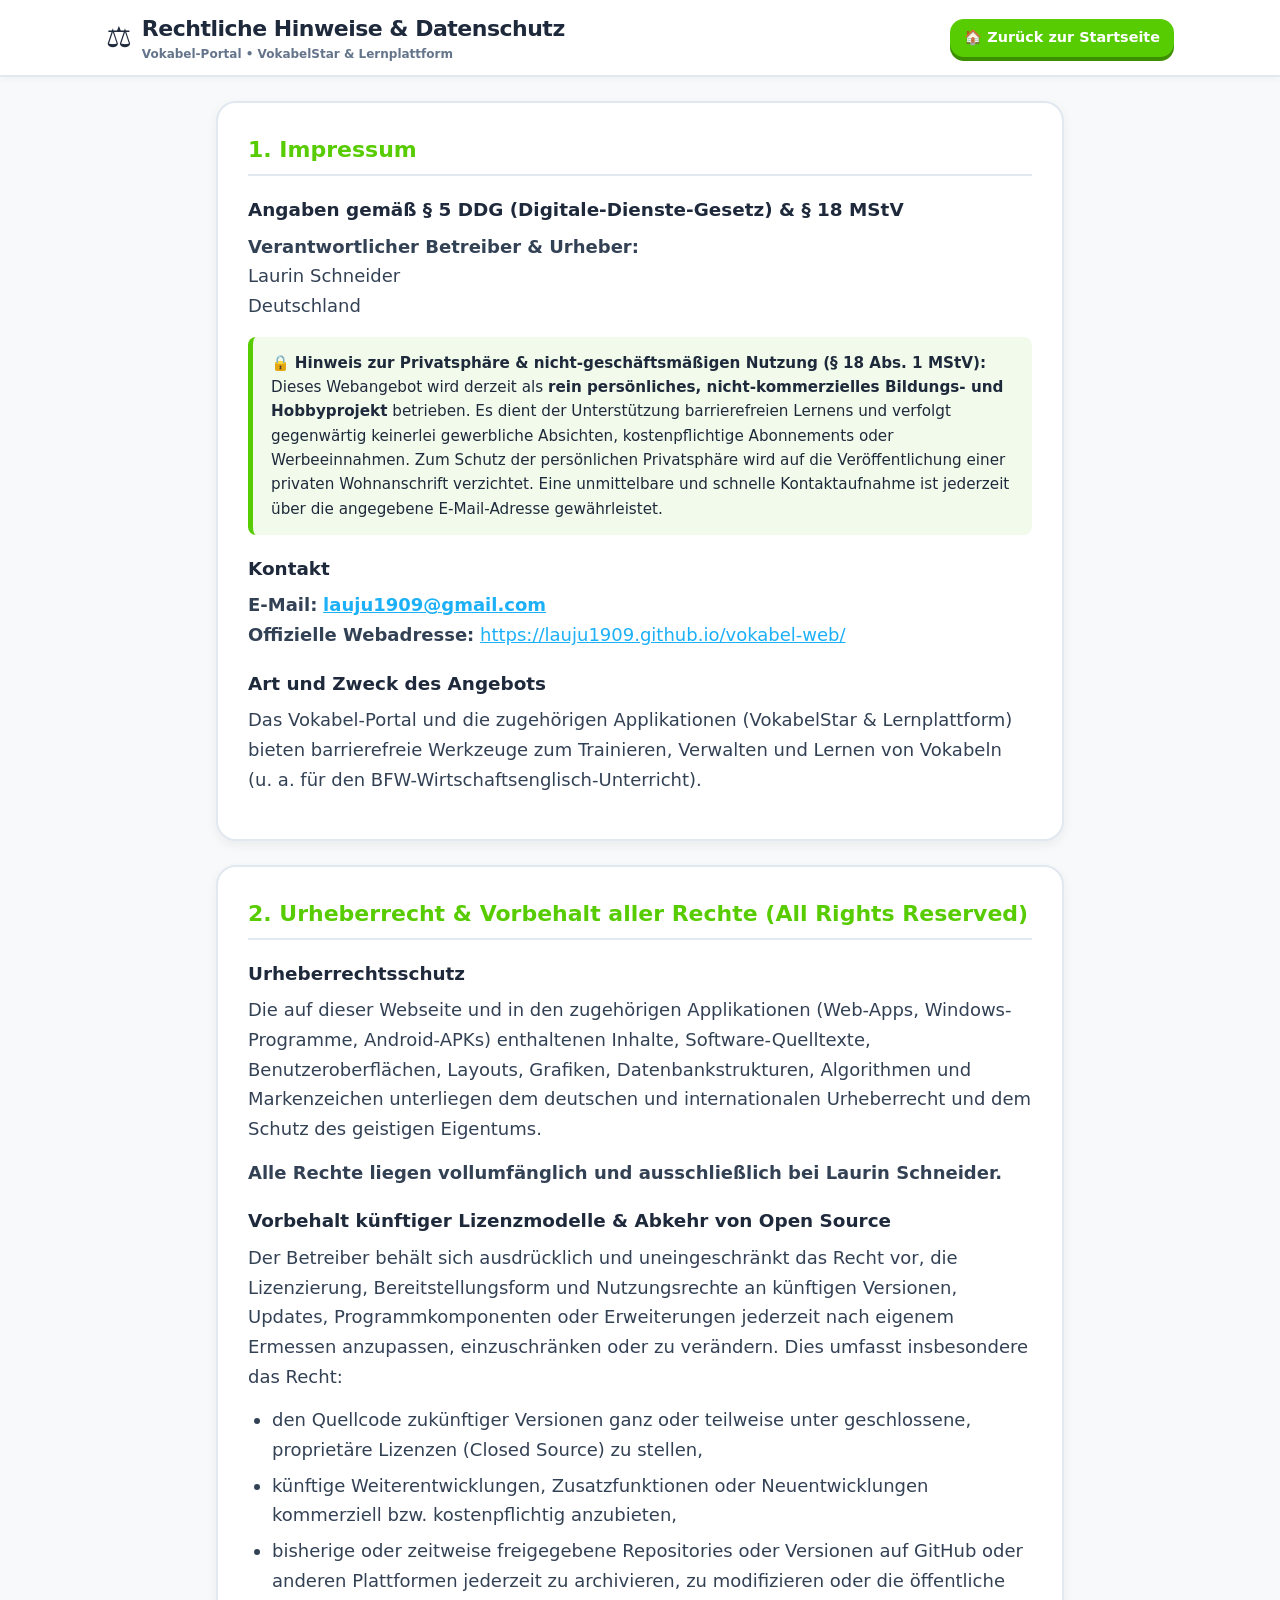
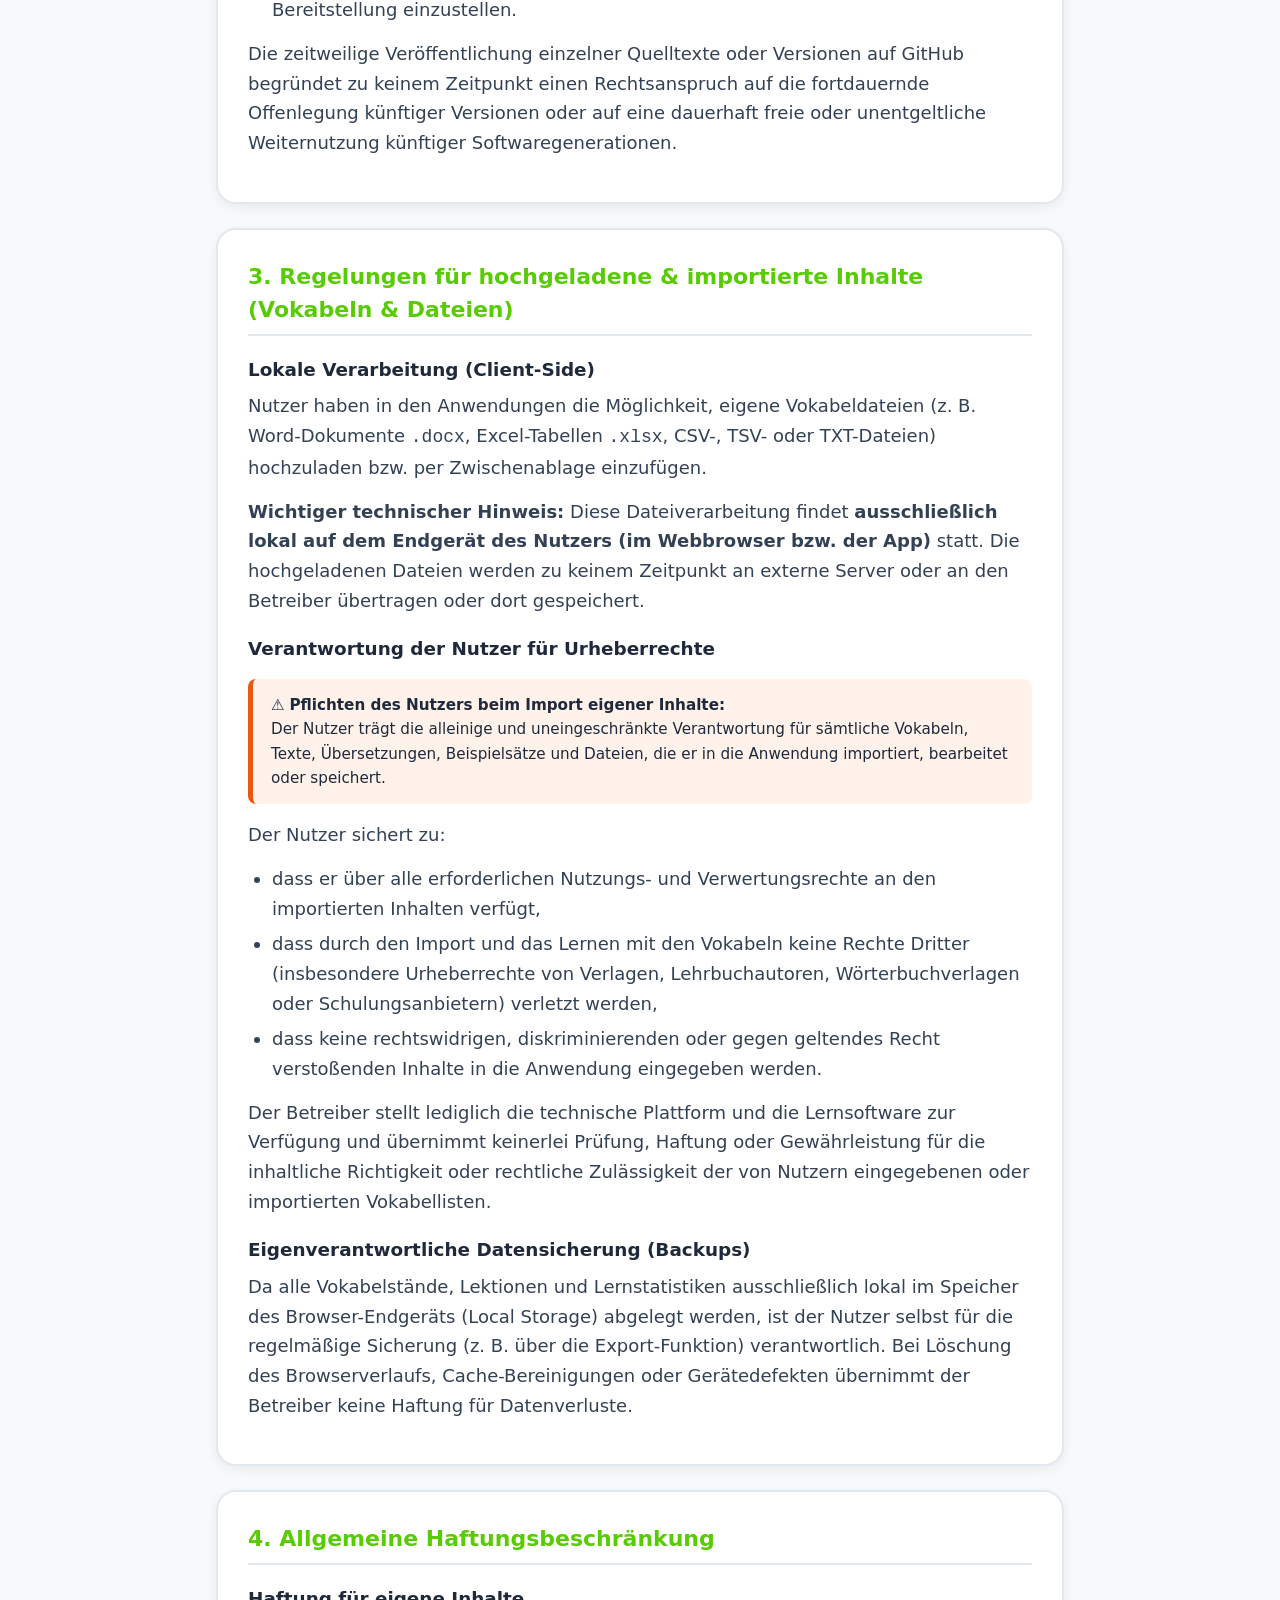
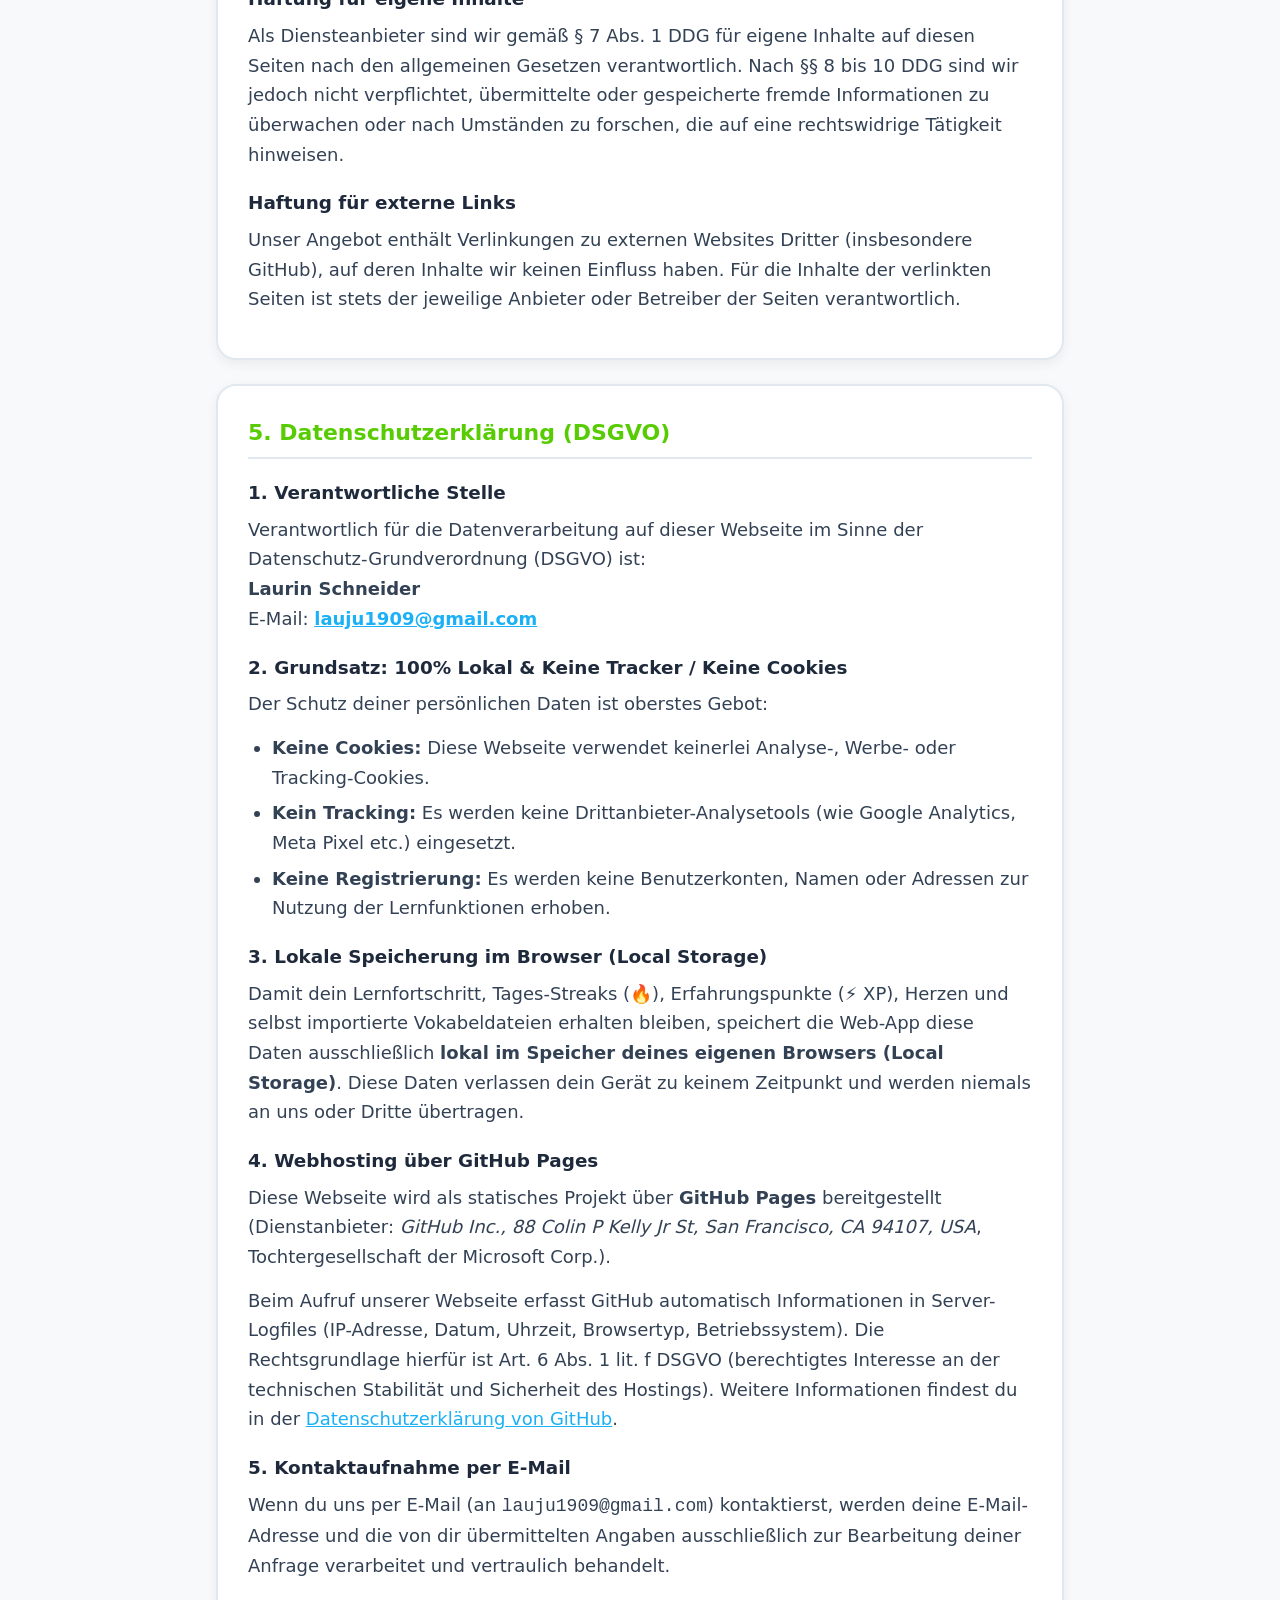
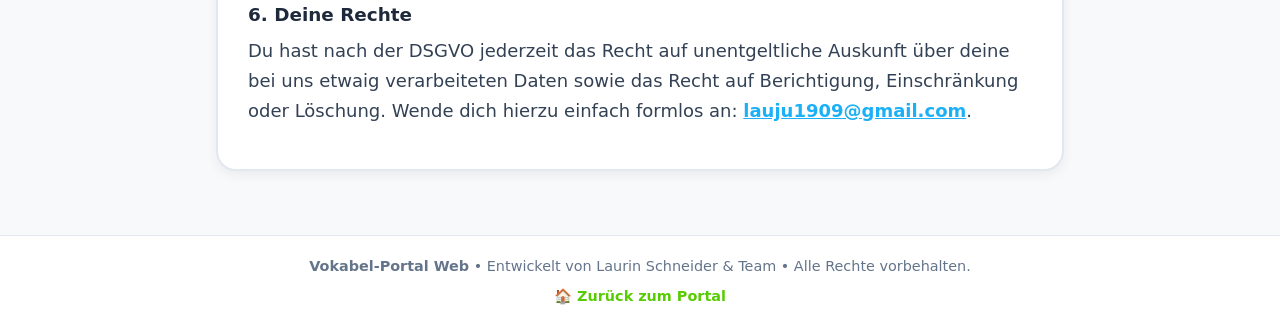
==== commit 7240853e: "Update legal terms: intellectual property reservation, user upload terms, liability and privacy safe" ====
--- a/impressum.html
+++ b/impressum.html
@@ -3,12 +3,12 @@
 <head>
   <meta charset="UTF-8">
   <meta name="viewport" content="width=device-width, initial-scale=1.0">
-  <title>Impressum &amp; Datenschutzerklärung – Vokabel-Portal</title>
-  <meta name="description" content="Rechtliche Angaben und Datenschutzerklärung des barrierefreien Vokabel-Portals (VokabelStar &amp; Lernplattform).">
+  <title>Impressum, Nutzungsbedingungen &amp; Datenschutz – Vokabel-Portal</title>
+  <meta name="description" content="Rechtliche Angaben, Nutzungsbedingungen für Inhalte &amp; Uploads, Urheberrechte sowie Datenschutzerklärung des Vokabel-Portals (VokabelStar &amp; Lernplattform).">
   <link rel="stylesheet" href="styles.css">
   <style>
     .legal-container {
-      max-width: 860px;
+      max-width: 880px;
       margin: 24px auto 40px;
       padding: 0 16px;
     }
@@ -16,7 +16,7 @@
       background: var(--bg-surface);
       border: 2px solid var(--border-subtle);
       border-radius: var(--radius-lg);
-      padding: 28px;
+      padding: 30px;
       box-shadow: var(--card-shadow);
       margin-bottom: 24px;
     }
@@ -24,23 +24,24 @@
       font-size: var(--font-size-lg);
       font-weight: 900;
       color: var(--primary);
-      margin-top: 24px;
-      margin-bottom: 10px;
-      border-bottom: 1px solid var(--border-subtle);
-      padding-bottom: 6px;
+      margin-top: 26px;
+      margin-bottom: 12px;
+      border-bottom: 2px solid var(--border-subtle);
+      padding-bottom: 8px;
     }
     .legal-card h2:first-of-type {
       margin-top: 0;
     }
     .legal-card h3 {
-      font-size: 1.1rem;
+      font-size: 1.15rem;
       font-weight: 800;
-      margin-top: 18px;
+      margin-top: 20px;
       margin-bottom: 8px;
+      color: var(--text-main);
     }
     .legal-card p, .legal-card ul {
       color: var(--text-secondary);
-      line-height: 1.6;
+      line-height: 1.65;
       margin-bottom: 14px;
     }
     .legal-card ul {
@@ -56,10 +57,24 @@
       border-radius: var(--radius-sm);
       margin: 16px 0;
       font-size: 0.95rem;
+      line-height: 1.6;
+    }
+    .warning-box {
+      background: rgba(234, 88, 12, 0.08);
+      border-left: 5px solid #ea580c;
+      padding: 14px 18px;
+      border-radius: var(--radius-sm);
+      margin: 16px 0;
+      font-size: 0.95rem;
+      line-height: 1.6;
     }
     body.theme-contrast .notice-box {
       background: #111;
       border-left: 5px solid var(--primary);
+    }
+    body.theme-contrast .warning-box {
+      background: #111;
+      border-left: 5px solid #ea580c;
     }
   </style>
 </head>
@@ -74,7 +89,7 @@
       <div class="logo-group">
         <span class="logo-badge" aria-hidden="true">⚖️</span>
         <div>
-          <h1 class="logo-title">Impressum &amp; Datenschutz</h1>
+          <h1 class="logo-title">Rechtliche Hinweise &amp; Datenschutz</h1>
           <span class="logo-sub">Vokabel-Portal • VokabelStar &amp; Lernplattform</span>
         </div>
       </div>
@@ -89,102 +104,156 @@
   <!-- Main Content -->
   <main id="legal-main" class="legal-container" role="main">
 
-    <!-- Impressum -->
+    <!-- 1. Impressum -->
     <article class="legal-card" aria-labelledby="heading-impressum">
-      <h2 id="heading-impressum">Impressum</h2>
-
-      <h3>Angaben gemäß § 5 DDG &amp; § 18 MStV</h3>
-      <p>
-        <strong>Verantwortlicher Betreiber:</strong><br>
+      <h2 id="heading-impressum">1. Impressum</h2>
+
+      <h3>Angaben gemäß § 5 DDG (Digitale-Dienste-Gesetz) &amp; § 18 MStV</h3>
+      <p>
+        <strong>Verantwortlicher Betreiber &amp; Urheber:</strong><br>
         Laurin Schneider<br>
         Deutschland
       </p>
 
       <div class="notice-box" role="note">
-        🔒 <strong>Hinweis zur Privatsphäre &amp; rein privaten Nutzung (§ 18 Abs. 1 MStV):</strong><br>
-        Dieses Webangebot ist ein <strong>rein persönliches, nicht-kommerzielles Bildungs- und Hobbyprojekt</strong> ohne jegliche geschäftsmäßige oder gewerbliche Zielsetzung. Zum Schutz der persönlichen Privatsphäre wird auf die Veröffentlichung einer privaten Wohnanschrift verzichtet. Eine unmittelbare Kontaktaufnahme zur Klärung etwaiger Fragen oder Hinweise ist jederzeit unkompliziert über die angegebene E-Mail-Adresse möglich.
+        🔒 <strong>Hinweis zur Privatsphäre &amp; nicht-geschäftsmäßigen Nutzung (§ 18 Abs. 1 MStV):</strong><br>
+        Dieses Webangebot wird derzeit als <strong>rein persönliches, nicht-kommerzielles Bildungs- und Hobbyprojekt</strong> betrieben. Es dient der Unterstützung barrierefreien Lernens und verfolgt gegenwärtig keinerlei gewerbliche Absichten, kostenpflichtige Abonnements oder Werbeeinnahmen. Zum Schutz der persönlichen Privatsphäre wird auf die Veröffentlichung einer privaten Wohnanschrift verzichtet. Eine unmittelbare und schnelle Kontaktaufnahme ist jederzeit über die angegebene E-Mail-Adresse gewährleistet.
       </div>
 
       <h3>Kontakt</h3>
       <p>
         <strong>E-Mail:</strong> <a href="mailto:lauju1909@gmail.com" style="color: var(--secondary); font-weight: bold;">lauju1909@gmail.com</a><br>
-        <strong>Webseite:</strong> <a href="https://lauju1909.github.io/vokabel-web/" target="_blank" rel="noopener noreferrer" style="color: var(--secondary);">https://lauju1909.github.io/vokabel-web/</a>
+        <strong>Offizielle Webadresse:</strong> <a href="https://lauju1909.github.io/vokabel-web/" target="_blank" rel="noopener noreferrer" style="color: var(--secondary);">https://lauju1909.github.io/vokabel-web/</a>
       </p>
 
       <h3>Art und Zweck des Angebots</h3>
       <p>
-        Dies ist ein <strong>rein privates, nicht-kommerzielles und ehrenamtliches Bildungs- und Open-Source-Projekt</strong>.
-        Das Vokabel-Portal und die dazugehörigen Apps (VokabelStar &amp; Lernplattform) dienen ausschließlich dem barrierefreien Erlernen von Vokabeln (u.&nbsp;a. für den BFW-Wirtschaftsenglisch-Unterricht). Es werden keinerlei Entgelte erhoben, keine Werbung geschaltet und keine kostenpflichtigen Dienstleistungen angeboten.
-      </p>
-
-      <h3>Haftung für Inhalte</h3>
-      <p>
-        Als Diensteanbieter sind wir gemäß § 7 Abs. 1 DDG für eigene Inhalte auf diesen Seiten nach den allgemeinen Gesetzen verantwortlich. Nach §§ 8 bis 10 DDG sind wir als Diensteanbieter jedoch nicht verpflichtet, übermittelte oder gespeicherte fremde Informationen zu überwachen oder nach Umständen zu forschen, die auf eine rechtswidrige Tätigkeit hinweisen.
-      </p>
-
-      <h3>Haftung für Links</h3>
-      <p>
-        Unser Angebot enthält Links zu externen Websites Dritter (insbesondere GitHub), auf deren Inhalte wir keinen Einfluss haben. Deshalb können wir für diese fremden Inhalte auch keine Gewähr übernehmen. Für die Inhalte der verlinkten Seiten ist stets der jeweilige Anbieter oder Betreiber der Seiten verantwortlich.
-      </p>
-
-      <h3>Urheberrecht &amp; Open Source</h3>
-      <p>
-        Die durch die Seitenbetreiber erstellten Inhalte, Software-Quelltexte und Designs auf diesen Seiten unterliegen dem deutschen Urheberrecht und stehen unter freien Open-Source-Lizenzen (MIT-Lizenz). Alle Vokabellisten dienen rein didaktischen Zwecken. Bei Bekanntwerden von Schutzrechtsverletzungen werden entsprechende Inhalte umgehend entfernt.
-      </p>
-    </article>
-
-    <!-- Datenschutzerklärung -->
+        Das Vokabel-Portal und die zugehörigen Applikationen (VokabelStar &amp; Lernplattform) bieten barrierefreie Werkzeuge zum Trainieren, Verwalten und Lernen von Vokabeln (u.&nbsp;a. für den BFW-Wirtschaftsenglisch-Unterricht).
+      </p>
+    </article>
+
+
+    <!-- 2. Urheberrecht & Vorbehalt künftiger Vertriebs- und Lizenzmodelle -->
+    <article class="legal-card" aria-labelledby="heading-copyright">
+      <h2 id="heading-copyright">2. Urheberrecht &amp; Vorbehalt aller Rechte (All Rights Reserved)</h2>
+
+      <h3>Urheberrechtsschutz</h3>
+      <p>
+        Die auf dieser Webseite und in den zugehörigen Applikationen (Web-Apps, Windows-Programme, Android-APKs) enthaltenen Inhalte, Software-Quelltexte, Benutzeroberflächen, Layouts, Grafiken, Datenbankstrukturen, Algorithmen und Markenzeichen unterliegen dem deutschen und internationalen Urheberrecht und dem Schutz des geistigen Eigentums.
+      </p>
+      <p>
+        <strong>Alle Rechte liegen vollumfänglich und ausschließlich bei Laurin Schneider.</strong>
+      </p>
+
+      <h3>Vorbehalt künftiger Lizenzmodelle &amp; Abkehr von Open Source</h3>
+      <p>
+        Der Betreiber behält sich ausdrücklich und uneingeschränkt das Recht vor, die Lizenzierung, Bereitstellungsform und Nutzungsrechte an künftigen Versionen, Updates, Programmkomponenten oder Erweiterungen jederzeit nach eigenem Ermessen anzupassen, einzuschränken oder zu verändern. Dies umfasst insbesondere das Recht:
+      </p>
+      <ul>
+        <li>den Quellcode zukünftiger Versionen ganz oder teilweise unter geschlossene, proprietäre Lizenzen (Closed Source) zu stellen,</li>
+        <li>künftige Weiterentwicklungen, Zusatzfunktionen oder Neuentwicklungen kommerziell bzw. kostenpflichtig anzubieten,</li>
+        <li>bisherige oder zeitweise freigegebene Repositories oder Versionen auf GitHub oder anderen Plattformen jederzeit zu archivieren, zu modifizieren oder die öffentliche Bereitstellung einzustellen.</li>
+      </ul>
+      <p>
+        Die zeitweilige Veröffentlichung einzelner Quelltexte oder Versionen auf GitHub begründet zu keinem Zeitpunkt einen Rechtsanspruch auf die fortdauernde Offenlegung künftiger Versionen oder auf eine dauerhaft freie oder unentgeltliche Weiternutzung künftiger Softwaregenerationen.
+      </p>
+    </article>
+
+
+    <!-- 3. Nutzer-Inhalte, Vokabel-Uploads & Haftung -->
+    <article class="legal-card" aria-labelledby="heading-uploads">
+      <h2 id="heading-uploads">3. Regelungen für hochgeladene &amp; importierte Inhalte (Vokabeln &amp; Dateien)</h2>
+
+      <h3>Lokale Verarbeitung (Client-Side)</h3>
+      <p>
+        Nutzer haben in den Anwendungen die Möglichkeit, eigene Vokabeldateien (z.&nbsp;B. Word-Dokumente <code>.docx</code>, Excel-Tabellen <code>.xlsx</code>, CSV-, TSV- oder TXT-Dateien) hochzuladen bzw. per Zwischenablage einzufügen.
+      </p>
+      <p>
+        <strong>Wichtiger technischer Hinweis:</strong> Diese Dateiverarbeitung findet <strong>ausschließlich lokal auf dem Endgerät des Nutzers (im Webbrowser bzw. der App)</strong> statt. Die hochgeladenen Dateien werden zu keinem Zeitpunkt an externe Server oder an den Betreiber übertragen oder dort gespeichert.
+      </p>
+
+      <h3>Verantwortung der Nutzer für Urheberrechte</h3>
+      <div class="warning-box" role="note">
+        ⚠️ <strong>Pflichten des Nutzers beim Import eigener Inhalte:</strong><br>
+        Der Nutzer trägt die alleinige und uneingeschränkte Verantwortung für sämtliche Vokabeln, Texte, Übersetzungen, Beispielsätze und Dateien, die er in die Anwendung importiert, bearbeitet oder speichert.
+      </div>
+      <p>
+        Der Nutzer sichert zu:
+      </p>
+      <ul>
+        <li>dass er über alle erforderlichen Nutzungs- und Verwertungsrechte an den importierten Inhalten verfügt,</li>
+        <li>dass durch den Import und das Lernen mit den Vokabeln keine Rechte Dritter (insbesondere Urheberrechte von Verlagen, Lehrbuchautoren, Wörterbuchverlagen oder Schulungsanbietern) verletzt werden,</li>
+        <li>dass keine rechtswidrigen, diskriminierenden oder gegen geltendes Recht verstoßenden Inhalte in die Anwendung eingegeben werden.</li>
+      </ul>
+      <p>
+        Der Betreiber stellt lediglich die technische Plattform und die Lernsoftware zur Verfügung und übernimmt keinerlei Prüfung, Haftung oder Gewährleistung für die inhaltliche Richtigkeit oder rechtliche Zulässigkeit der von Nutzern eingegebenen oder importierten Vokabellisten.
+      </p>
+
+      <h3>Eigenverantwortliche Datensicherung (Backups)</h3>
+      <p>
+        Da alle Vokabelstände, Lektionen und Lernstatistiken ausschließlich lokal im Speicher des Browser-Endgeräts (Local Storage) abgelegt werden, ist der Nutzer selbst für die regelmäßige Sicherung (z.&nbsp;B. über die Export-Funktion) verantwortlich. Bei Löschung des Browserverlaufs, Cache-Bereinigungen oder Gerätedefekten übernimmt der Betreiber keine Haftung für Datenverluste.
+      </p>
+    </article>
+
+
+    <!-- 4. Haftung für Inhalte & Links -->
+    <article class="legal-card" aria-labelledby="heading-liability">
+      <h2 id="heading-liability">4. Allgemeine Haftungsbeschränkung</h2>
+
+      <h3>Haftung für eigene Inhalte</h3>
+      <p>
+        Als Diensteanbieter sind wir gemäß § 7 Abs. 1 DDG für eigene Inhalte auf diesen Seiten nach den allgemeinen Gesetzen verantwortlich. Nach §§ 8 bis 10 DDG sind wir jedoch nicht verpflichtet, übermittelte oder gespeicherte fremde Informationen zu überwachen oder nach Umständen zu forschen, die auf eine rechtswidrige Tätigkeit hinweisen.
+      </p>
+
+      <h3>Haftung für externe Links</h3>
+      <p>
+        Unser Angebot enthält Verlinkungen zu externen Websites Dritter (insbesondere GitHub), auf deren Inhalte wir keinen Einfluss haben. Für die Inhalte der verlinkten Seiten ist stets der jeweilige Anbieter oder Betreiber der Seiten verantwortlich.
+      </p>
+    </article>
+
+
+    <!-- 5. Datenschutzerklärung (DSGVO) -->
     <article class="legal-card" aria-labelledby="heading-datenschutz">
-      <h2 id="heading-datenschutz">Datenschutzerklärung (DSGVO)</h2>
+      <h2 id="heading-datenschutz">5. Datenschutzerklärung (DSGVO)</h2>
 
       <h3>1. Verantwortliche Stelle</h3>
       <p>
         Verantwortlich für die Datenverarbeitung auf dieser Webseite im Sinne der Datenschutz-Grundverordnung (DSGVO) ist:<br>
-        Laurin Schneider<br>
+        <strong>Laurin Schneider</strong><br>
         E-Mail: <a href="mailto:lauju1909@gmail.com" style="color: var(--secondary); font-weight: bold;">lauju1909@gmail.com</a>
       </p>
 
       <h3>2. Grundsatz: 100% Lokal &amp; Keine Tracker / Keine Cookies</h3>
       <p>
-        Der Schutz deiner persönlichen Daten ist uns ein zentrales Anliegen. Daher gilt für dieses Vokabelportal:
+        Der Schutz deiner persönlichen Daten ist oberstes Gebot:
       </p>
       <ul>
-        <li><strong>Keine Cookies:</strong> Diese Webseite verwendet keinerlei Analyse-, Marketing- oder Tracking-Cookies.</li>
-        <li><strong>Kein Tracking:</strong> Es werden keine Drittanbieter-Analysetools (wie Google Analytics, Matomo etc.) eingesetzt.</li>
-        <li><strong>Keine Nutzerkonten / Keine Registrierung:</strong> Du musst dich weder registrieren noch persönliche Daten wie Name oder Adresse eingeben, um zu lernen.</li>
+        <li><strong>Keine Cookies:</strong> Diese Webseite verwendet keinerlei Analyse-, Werbe- oder Tracking-Cookies.</li>
+        <li><strong>Kein Tracking:</strong> Es werden keine Drittanbieter-Analysetools (wie Google Analytics, Meta Pixel etc.) eingesetzt.</li>
+        <li><strong>Keine Registrierung:</strong> Es werden keine Benutzerkonten, Namen oder Adressen zur Nutzung der Lernfunktionen erhoben.</li>
       </ul>
 
       <h3>3. Lokale Speicherung im Browser (Local Storage)</h3>
       <p>
-        Damit du deinen Lernfortschritt, Tages-Streaks (🔥), Erfahrungspunkte (⚡ XP), Herzen sowie selbst importierte Vokabeldateien behalten kannst, speichert die Web-App diese Daten ausschließlich <strong>lokal im Speicher deines eigenen Browsers (Local Storage)</strong>. Diese Daten verlassen dein Gerät zu keinem Zeitpunkt und werden nicht an uns oder an Dritte übertragen.
+        Damit dein Lernfortschritt, Tages-Streaks (🔥), Erfahrungspunkte (⚡ XP), Herzen und selbst importierte Vokabeldateien erhalten bleiben, speichert die Web-App diese Daten ausschließlich <strong>lokal im Speicher deines eigenen Browsers (Local Storage)</strong>. Diese Daten verlassen dein Gerät zu keinem Zeitpunkt und werden niemals an uns oder Dritte übertragen.
       </p>
 
       <h3>4. Webhosting über GitHub Pages</h3>
       <p>
-        Diese Webseite wird als statisches Projekt über <strong>GitHub Pages</strong> bereitgestellt, einen Dienst der:<br>
-        <em>GitHub Inc., 88 Colin P Kelly Jr St, San Francisco, CA 94107, USA</em> (Tochtergesellschaft der Microsoft Corp.).
-      </p>
-      <p>
-        Beim Aufruf unserer Webseite erfasst GitHub automatisch Informationen, die dein Browser übermittelt (sogenannte Server-Logfiles). Dies können sein:
-      </p>
-      <ul>
-        <li>IP-Adresse des zugreifenden Geräts</li>
-        <li>Datum und Uhrzeit des Abrufs</li>
-        <li>Browsertyp und Betriebssystem</li>
-        <li>Übertragene Datenmenge und Referrer-URL</li>
-      </ul>
-      <p>
-        Die Erfassung dieser Daten erfolgt auf Grundlage von Art. 6 Abs. 1 lit. f DSGVO. Der Webhoster hat ein berechtigtes Interesse an der technisch fehlerfreien und sicheren Bereitstellung der Webseite. Weitere Informationen zum Datenschutz bei GitHub findest du in der <a href="https://docs.github.com/de/site-policy/privacy-policies/github-privacy-statement" target="_blank" rel="noopener noreferrer" style="color: var(--secondary);">Datenschutzerklärung von GitHub</a>.
+        Diese Webseite wird als statisches Projekt über <strong>GitHub Pages</strong> bereitgestellt (Dienstanbieter: <em>GitHub Inc., 88 Colin P Kelly Jr St, San Francisco, CA 94107, USA</em>, Tochtergesellschaft der Microsoft Corp.).
+      </p>
+      <p>
+        Beim Aufruf unserer Webseite erfasst GitHub automatisch Informationen in Server-Logfiles (IP-Adresse, Datum, Uhrzeit, Browsertyp, Betriebssystem). Die Rechtsgrundlage hierfür ist Art. 6 Abs. 1 lit. f DSGVO (berechtigtes Interesse an der technischen Stabilität und Sicherheit des Hostings). Weitere Informationen findest du in der <a href="https://docs.github.com/de/site-policy/privacy-policies/github-privacy-statement" target="_blank" rel="noopener noreferrer" style="color: var(--secondary);">Datenschutzerklärung von GitHub</a>.
       </p>
 
       <h3>5. Kontaktaufnahme per E-Mail</h3>
       <p>
-        Wenn du uns per E-Mail (an <code>lauju1909@gmail.com</code>) kontaktierst, werden deine E-Mail-Adresse und deine mitgeteilten Angaben ausschließlich zum Zweck der Beantwortung deiner Anfrage verarbeitet. Diese Daten werden vertraulich behandelt und keinesfalls ohne deine Einwilligung weitergegeben.
+        Wenn du uns per E-Mail (an <code>lauju1909@gmail.com</code>) kontaktierst, werden deine E-Mail-Adresse und die von dir übermittelten Angaben ausschließlich zur Bearbeitung deiner Anfrage verarbeitet und vertraulich behandelt.
       </p>
 
       <h3>6. Deine Rechte</h3>
       <p>
-        Du hast nach der DSGVO jederzeit das Recht auf unentgeltliche Auskunft über deine bei uns etwaig gespeicherten Daten sowie ein Recht auf Berichtigung, Sperrung oder Löschung dieser Daten. Wende dich hierzu einfach formlos an: <a href="mailto:lauju1909@gmail.com" style="color: var(--secondary); font-weight: bold;">lauju1909@gmail.com</a>.
+        Du hast nach der DSGVO jederzeit das Recht auf unentgeltliche Auskunft über deine bei uns etwaig verarbeiteten Daten sowie das Recht auf Berichtigung, Einschränkung oder Löschung. Wende dich hierzu einfach formlos an: <a href="mailto:lauju1909@gmail.com" style="color: var(--secondary); font-weight: bold;">lauju1909@gmail.com</a>.
       </p>
     </article>
 
@@ -193,7 +262,7 @@
   <!-- Footer -->
   <footer class="portal-footer" role="contentinfo">
     <p>
-      <strong>Vokabel-Portal Web</strong> • Entwickelt von Laurin Schneider &amp; Team • 100% Barrierefrei
+      <strong>Vokabel-Portal Web</strong> • Entwickelt von Laurin Schneider &amp; Team • Alle Rechte vorbehalten.
     </p>
     <p style="margin-top: 8px;">
       <a href="index.html" style="color: var(--primary); text-decoration: none; font-weight: bold;">🏠 Zurück zum Portal</a>
